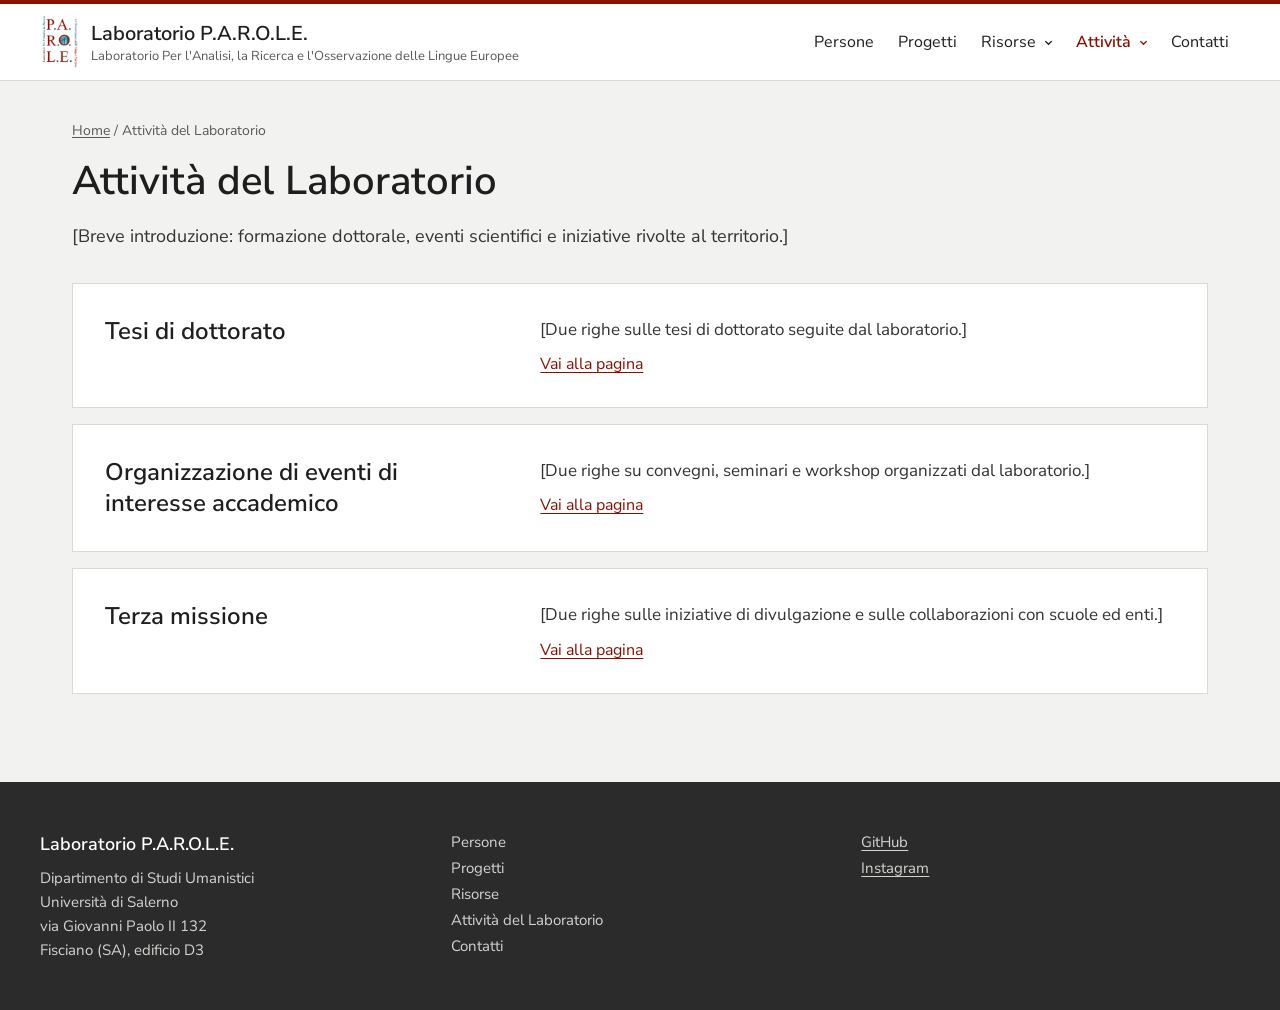
==== attivita.html @ c1c64ce8 "Add files via upload" ====
<!doctype html>
<html lang="it">
<head>
<meta charset="utf-8">
<meta name="viewport" content="width=device-width, initial-scale=1">
<title>P.A.R.O.L.E. – Attività del Laboratorio</title>
<link rel="preconnect" href="https://fonts.googleapis.com">
<link href="https://fonts.googleapis.com/css2?family=Nunito+Sans:opsz,wght@6..12,400;6..12,600&amp;display=swap" rel="stylesheet">
<link rel="stylesheet" href="style.css">
</head>
<body>
<div class="page">
<header class="site-header">
  <div class="inner">
    <a class="brand" href="index.html">
      <img src="images/logo.png" alt="" width="39" height="56">
      <span><span class="brand-name">Laboratorio P.A.R.O.L.E.</span><span class="brand-full">Laboratorio Per l'Analisi, la Ricerca e l'Osservazione delle Lingue Europee</span></span>
    </a>
    <nav class="main-nav" aria-label="Principale">
      <a href="persone.html">Persone</a>
      <a href="progetti.html">Progetti</a>
      <div class="has-menu">
        <a href="risorse.html">Risorse</a>
        <button type="button" class="menu-toggle" aria-expanded="false" aria-label="Sottosezioni di Risorse"><svg aria-hidden="true" width="11" height="11" viewBox="0 0 12 12" fill="none" stroke="currentColor" stroke-width="1.5"><path d="M2.5 4.5 6 8l3.5-3.5"/></svg></button>
        <div class="submenu">
          <a href="corpora.html">Corpora e banche dati</a>
          <a href="didattica.html">Piattaforme per la didattica</a>
          <a href="strumenti.html">Strumenti di analisi e annotazione</a>
        </div>
      </div>
      <div class="has-menu active">
        <a href="attivita.html" aria-current="page">Attività</a>
        <button type="button" class="menu-toggle" aria-expanded="false" aria-label="Sottosezioni di Attività"><svg aria-hidden="true" width="11" height="11" viewBox="0 0 12 12" fill="none" stroke="currentColor" stroke-width="1.5"><path d="M2.5 4.5 6 8l3.5-3.5"/></svg></button>
        <div class="submenu">
          <a href="tesi.html">Tesi di dottorato</a>
          <a href="eventi.html">Organizzazione di eventi di interesse accademico</a>
          <a href="terza-missione.html">Terza missione</a>
        </div>
      </div>
      <a href="contatti.html">Contatti</a>
    </nav>
  </div>
</header>
<main>

  <section style="max-width: 1200px; width: 100%; box-sizing: border-box; margin: 0 auto; padding: 40px 32px 32px; display: flex; flex-direction: column; gap: 14px">
    <span style="font-size: 14px; color: #595959"><a href="index.html" style="color: #595959; text-decoration: underline; text-underline-offset: 2px">Home</a> / Attività del Laboratorio</span>
    <h1 style="margin: 0; font-size: 40px; font-weight: 600">Attività del Laboratorio</h1>
    <p style="margin: 0; font-size: 18px; line-height: 1.6; color: #333333; max-width: 720px">[Breve introduzione: formazione dottorale, eventi scientifici e iniziative rivolte al territorio.]</p>
  </section>

  <div style="max-width: 1200px; width: 100%; box-sizing: border-box; margin: 0 auto; padding: 0 32px 88px; display: flex; flex-direction: column; gap: 16px">
    <a href="tesi.html" style="background: #FFFFFF; border: 1px solid #D9D9D5; padding: 32px; display: flex; flex-wrap: wrap; gap: 12px 48px; align-items: flex-start">
      <span style="flex: 1 1 300px; font-size: 24px; font-weight: 600; line-height: 1.3">Tesi di dottorato</span>
      <span style="flex: 2 1 460px; display: flex; flex-direction: column; gap: 10px"><span style="font-size: 17px; line-height: 1.6; color: #333333">[Due righe sulle tesi di dottorato seguite dal laboratorio.]</span><span style="font-size: 16px; color: var(--accent); text-decoration: underline; text-underline-offset: 3px">Vai alla pagina</span></span>
    </a>
    <a href="eventi.html" style="background: #FFFFFF; border: 1px solid #D9D9D5; padding: 32px; display: flex; flex-wrap: wrap; gap: 12px 48px; align-items: flex-start">
      <span style="flex: 1 1 300px; font-size: 24px; font-weight: 600; line-height: 1.3">Organizzazione di eventi di interesse accademico</span>
      <span style="flex: 2 1 460px; display: flex; flex-direction: column; gap: 10px"><span style="font-size: 17px; line-height: 1.6; color: #333333">[Due righe su convegni, seminari e workshop organizzati dal laboratorio.]</span><span style="font-size: 16px; color: var(--accent); text-decoration: underline; text-underline-offset: 3px">Vai alla pagina</span></span>
    </a>
    <a href="terza-missione.html" style="background: #FFFFFF; border: 1px solid #D9D9D5; padding: 32px; display: flex; flex-wrap: wrap; gap: 12px 48px; align-items: flex-start">
      <span style="flex: 1 1 300px; font-size: 24px; font-weight: 600; line-height: 1.3">Terza missione</span>
      <span style="flex: 2 1 460px; display: flex; flex-direction: column; gap: 10px"><span style="font-size: 17px; line-height: 1.6; color: #333333">[Due righe sulle iniziative di divulgazione e sulle collaborazioni con scuole ed enti.]</span><span style="font-size: 16px; color: var(--accent); text-decoration: underline; text-underline-offset: 3px">Vai alla pagina</span></span>
    </a>
  </div>
</main>
<div style="margin-top: auto">
<footer class="site-footer" style="font-family: 'Avenir Next', 'Avenir', 'Nunito Sans', system-ui, sans-serif; background: #2B2B2B; color: #D4D4D0">
  <div style="max-width: 1200px; margin: 0 auto; padding: 48px 32px; display: grid; grid-template-columns: repeat(auto-fit, minmax(min(100%, 240px), 1fr)); gap: 32px; font-size: 15px; line-height: 1.6">
    <div>
      <div style="font-size: 18px; font-weight: 600; color: #FFFFFF; margin-bottom: 8px">Laboratorio P.A.R.O.L.E.</div>
      Dipartimento di Studi Umanistici<br>Università di Salerno<br>via Giovanni Paolo II 132<br>Fisciano (SA), edificio D3
    </div>
    <nav aria-label="Sezioni del sito" style="display: flex; flex-direction: column; gap: 2px">
      <a href="persone.html" style="color: #D4D4D0; text-decoration: none">Persone</a>
      <a href="progetti.html" style="color: #D4D4D0; text-decoration: none">Progetti</a>
      <a href="risorse.html" style="color: #D4D4D0; text-decoration: none">Risorse</a>
      <a href="attivita.html" style="color: #D4D4D0; text-decoration: none">Attività del Laboratorio</a>
      <a href="contatti.html" style="color: #D4D4D0; text-decoration: none">Contatti</a>
    </nav>
    <div style="display: flex; flex-direction: column; gap: 2px">
      <a href="https://github.com/LaboratorioPAROLE/" style="color: #D4D4D0; text-decoration: underline; text-underline-offset: 3px">GitHub</a>
      <a href="https://www.instagram.com/linguistics_salerno/" style="color: #D4D4D0; text-decoration: underline; text-underline-offset: 3px">Instagram</a>
    </div>
  </div>
</footer>
</div>
</div>
<script>
document.querySelectorAll('.menu-toggle').forEach(function (b) {
  b.addEventListener('click', function () {
    var open = b.parentElement.classList.toggle('open');
    b.setAttribute('aria-expanded', open ? 'true' : 'false');
  });
});
</script>
</body>
</html>
---- style.css ----
/* Laboratorio P.A.R.O.L.E. — foglio di stile comune */

:root {
  --accent: #871100;   /* rosso del sito: cambialo qui per tutte le pagine */
  --text: #1E1E1E;
  --muted: #595959;
  --line: #D9D9D5;
  --bg: #F2F2F0;
}

body {
  margin: 0;
  background: var(--bg);
  color: var(--text);
  font-family: 'Avenir Next', 'Avenir', 'Nunito Sans', system-ui, sans-serif;
  font-size: 17px;
}

a { color: var(--text); text-decoration: none; }
a:hover { color: var(--accent); }

.page {
  min-height: 100vh;
  display: flex;
  flex-direction: column;
}

/* Testata */
.site-header {
  background: #FFFFFF;
  border-top: 4px solid var(--accent);
  border-bottom: 1px solid var(--line);
  position: relative;
  z-index: 20;
}
.site-header .inner {
  max-width: 1200px;
  margin: 0 auto;
  padding: 0 32px;
  min-height: 72px;
  display: flex;
  flex-wrap: wrap;
  align-items: center;
  justify-content: space-between;
  gap: 8px 24px;
}
.brand { display: flex; align-items: center; gap: 12px; padding: 10px 0; }
.brand img { height: 56px; width: auto; flex: 0 0 auto; }
.brand-name { display: block; font-weight: 600; font-size: 20px; color: var(--text); }
.brand-full { display: block; font-size: 13px; color: var(--muted); }

.main-nav { display: flex; flex-wrap: wrap; align-items: center; gap: 0 2px; font-size: 16px; }
.main-nav > a { padding: 12px 11px; }
.main-nav a.active,
.has-menu.active > a { color: var(--accent); font-weight: 600; }

.has-menu { position: relative; display: flex; align-items: center; }
.has-menu > a { padding: 12px 2px 12px 11px; }
.menu-toggle {
  background: none;
  border: 0;
  padding: 12px 9px 12px 5px;
  cursor: pointer;
  color: inherit;
  display: flex;
  align-items: center;
}
.has-menu.active .menu-toggle { color: var(--accent); }
.menu-toggle:hover { color: var(--accent); }

.submenu {
  display: none;
  position: absolute;
  top: 100%;
  left: 0;
  z-index: 30;
  min-width: 300px;
  background: #FFFFFF;
  border: 1px solid var(--line);
  flex-direction: column;
  padding: 6px 0;
}
.has-menu:hover .submenu,
.has-menu:focus-within .submenu,
.has-menu.open .submenu { display: flex; }
.submenu a { padding: 11px 18px; }
.submenu a.active { color: var(--accent); }

/* Telefono */
@media (max-width: 640px) {
  .site-header .inner { padding: 0 16px; }
  .brand-full { font-size: 12px; }
  .submenu { min-width: 260px; }
}
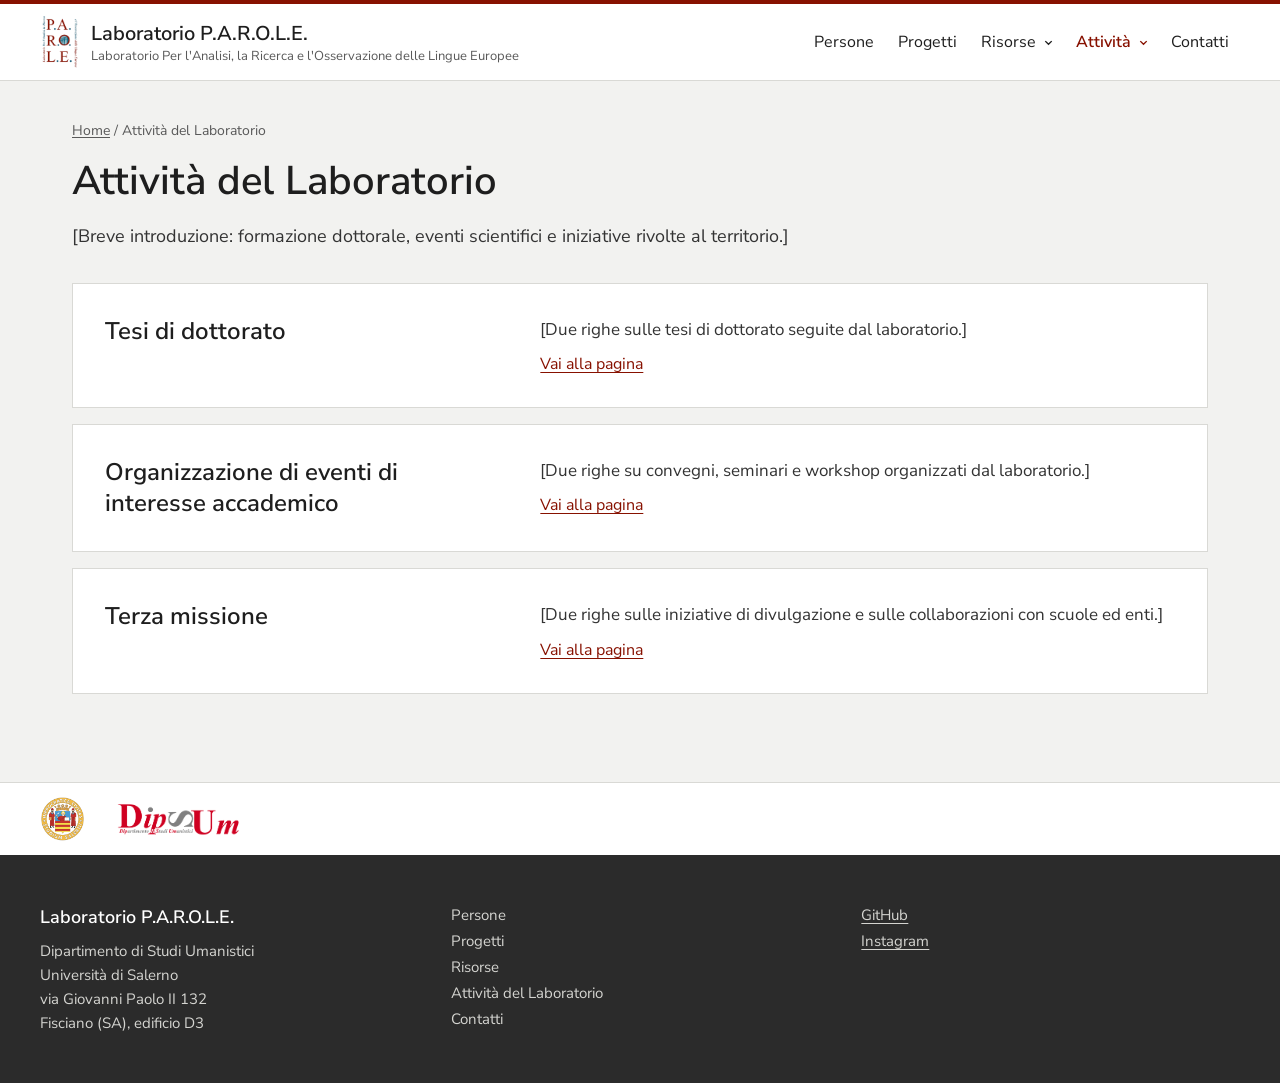
==== commit 0af2f288: "Add files via upload" ====
--- a/attivita.html
+++ b/attivita.html
@@ -16,7 +16,8 @@
       <img src="images/logo.png" alt="" width="39" height="56">
       <span><span class="brand-name">Laboratorio P.A.R.O.L.E.</span><span class="brand-full">Laboratorio Per l'Analisi, la Ricerca e l'Osservazione delle Lingue Europee</span></span>
     </a>
-    <nav class="main-nav" aria-label="Principale">
+    <button type="button" class="nav-toggle" aria-expanded="false" aria-controls="main-nav">Menu</button>
+    <nav class="main-nav" id="main-nav" aria-label="Principale">
       <a href="persone.html">Persone</a>
       <a href="progetti.html">Progetti</a>
       <div class="has-menu">
@@ -66,6 +67,12 @@
 </main>
 <div style="margin-top: auto">
 <footer class="site-footer" style="font-family: 'Avenir Next', 'Avenir', 'Nunito Sans', system-ui, sans-serif; background: #2B2B2B; color: #D4D4D0">
+  <div class="footer-logos" style="background: #FFFFFF; border-top: 1px solid #D9D9D5">
+    <div style="max-width: 1200px; margin: 0 auto; padding: 14px 32px; display: flex; flex-wrap: wrap; align-items: center; gap: 12px 32px">
+      <a href="https://www.unisa.it/" style="display: block"><img src="images/logo_unisa.png" alt="Università degli Studi di Salerno" style="height: 44px; width: auto; display: block"></a>
+      <a href="https://www.dipsum.unisa.it/" style="display: block"><img src="images/logo_dipsum.png" alt="Dipartimento di Studi Umanistici" style="height: 34px; width: auto; display: block"></a>
+    </div>
+  </div>
   <div style="max-width: 1200px; margin: 0 auto; padding: 48px 32px; display: grid; grid-template-columns: repeat(auto-fit, minmax(min(100%, 240px), 1fr)); gap: 32px; font-size: 15px; line-height: 1.6">
     <div>
       <div style="font-size: 18px; font-weight: 600; color: #FFFFFF; margin-bottom: 8px">Laboratorio P.A.R.O.L.E.</div>
@@ -87,6 +94,56 @@
 </div>
 </div>
 <script>
+var nt = document.querySelector('.nav-toggle');
+nt.addEventListener('click', function () {
+  var open = document.querySelector('.site-header').classList.toggle('nav-open');
+  nt.setAttribute('aria-expanded', open ? 'true' : 'false');
+});
+var wrap = document.querySelector('.search-wrap');
+if (wrap) {
+  var norm = function (t) { return t.normalize('NFD').replace(/[\u0300-\u036f]/g, '').toLowerCase(); };
+  var cards = Array.prototype.slice.call(document.querySelectorAll('main article'));
+  var q = wrap.querySelector('.res-search');
+  var selects = Array.prototype.slice.call(wrap.querySelectorAll('select[data-filter]'));
+  var count = wrap.querySelector('.search-count');
+  var empty = wrap.querySelector('.search-empty');
+  var tags = function (card, f) {
+    return (card.getAttribute('data-' + f) || '').split(';').map(function (v) { return v.trim(); }).filter(Boolean);
+  };
+  // riempie ogni tendina con i valori presenti nelle schede
+  selects.forEach(function (s) {
+    var seen = {};
+    cards.forEach(function (c) { tags(c, s.dataset.filter).forEach(function (v) { seen[v] = true; }); });
+    var values = Object.keys(seen).sort(function (a, b) { return a.localeCompare(b, 'it'); });
+    if (!values.length) { s.parentElement.hidden = true; return; }
+    values.forEach(function (v) {
+      var o = document.createElement('option');
+      o.value = v; o.textContent = v;
+      s.appendChild(o);
+    });
+  });
+  var apply = function () {
+    var words = norm(q.value).split(/\s+/).filter(Boolean);
+    var shown = 0;
+    cards.forEach(function (c) {
+      var text = norm(c.textContent + ' ' + (c.dataset.keywords || ''));
+      var ok = words.every(function (w) { return text.indexOf(w) !== -1; }) &&
+        selects.every(function (s) { return !s.value || tags(c, s.dataset.filter).indexOf(s.value) !== -1; });
+      c.hidden = !ok;
+      if (ok) shown++;
+    });
+    var filtered = words.length || selects.some(function (s) { return s.value; });
+    count.textContent = filtered && shown ? shown + (shown === 1 ? ' risultato' : ' risultati') + ' su ' + cards.length : '';
+    empty.hidden = shown > 0;
+  };
+  q.addEventListener('input', apply);
+  selects.forEach(function (s) { s.addEventListener('change', apply); });
+  wrap.querySelector('.filters-reset').addEventListener('click', function () {
+    q.value = '';
+    selects.forEach(function (s) { s.value = ''; });
+    apply();
+  });
+}
 document.querySelectorAll('.menu-toggle').forEach(function (b) {
   b.addEventListener('click', function () {
     var open = b.parentElement.classList.toggle('open');
--- a/style.css
+++ b/style.css
@@ -86,9 +86,152 @@
 .submenu a { padding: 11px 18px; }
 .submenu a.active { color: var(--accent); }
 
+/* Immagine quadrata nelle schede delle risorse (facoltativa) */
+.res-logo {
+  width: 88px;
+  height: 88px;
+  flex: 0 0 88px;
+  object-fit: contain;
+  background: #FFFFFF;
+}
+.res-logo.placeholder {
+  background: #E1E1DC;
+  display: flex;
+  align-items: center;
+  justify-content: center;
+  font-size: 13px;
+  color: var(--muted);
+}
+
+/* Pulsante "Menu": visibile solo su schermi stretti */
+.nav-toggle { display: none; }
+
+/* Tablet e telefono: menu a scomparsa */
+@media (max-width: 900px) {
+  .site-header .inner { padding: 0 20px; column-gap: 16px; }
+  .brand { flex: 1 1 0; min-width: 0; }
+  .nav-toggle {
+    display: block;
+    flex: 0 0 auto;
+    font: inherit;
+    font-size: 15px;
+    font-weight: 600;
+    color: var(--text);
+    background: none;
+    border: 1px solid var(--line);
+    padding: 10px 14px;
+    cursor: pointer;
+  }
+  .site-header.nav-open .nav-toggle { border-color: var(--accent); color: var(--accent); }
+  .site-header .inner { flex-wrap: wrap; }
+  .main-nav {
+    display: none;
+    flex-basis: 100%;
+    flex-direction: column;
+    align-items: stretch;
+    border-top: 1px solid var(--line);
+    padding: 6px 0 12px;
+  }
+  .site-header.nav-open .main-nav { display: flex; }
+  .main-nav > a, .has-menu > a { padding: 12px 0; }
+  .has-menu { flex-direction: column; align-items: stretch; }
+  .menu-toggle { display: none; }
+  .submenu {
+    display: flex;
+    position: static;
+    min-width: 0;
+    border: 0;
+    border-left: 2px solid var(--line);
+    margin: 0 0 6px 2px;
+    padding: 0;
+  }
+  .submenu a { padding: 9px 14px; font-size: 15px; }
+}
+
 /* Telefono */
 @media (max-width: 640px) {
-  .site-header .inner { padding: 0 16px; }
+  .brand img { height: 48px; }
+  .brand-name { font-size: 18px; }
   .brand-full { font-size: 12px; }
-  .submenu { min-width: 260px; }
-}
+
+  /* margini laterali più stretti */
+  main > section, main > div, main > nav,
+  main > section[style*="background: #FFFFFF"] > div { padding-left: 20px !important; padding-right: 20px !important; }
+  main h1 { font-size: 32px !important; }
+  main article { padding: 22px 20px !important; }
+
+  /* home: logo centrato e più piccolo */
+  .hero-logo { margin: 0 auto !important; width: 160px !important; }
+
+  /* schede risorse: il logo va sopra il testo */
+  article:has(> .res-logo) { flex-direction: column; gap: 16px !important; }
+  .res-logo { width: 64px; height: 64px; flex-basis: auto; }
+}
+
+/* Home su telefono: logo tra il titolo e la presentazione */
+.hero-logo-mobile { display: none; }
+@media (max-width: 640px) {
+  .hero-logo { display: none !important; }
+  .hero-logo-mobile { display: block; width: 150px; height: auto; margin: 4px auto; }
+}
+
+/* Ricerca e filtri nelle pagine delle risorse */
+.search-wrap {
+  max-width: 1200px;
+  width: 100%;
+  box-sizing: border-box;
+  margin: 0 auto;
+  padding: 0 32px 28px;
+}
+.filters {
+  display: flex;
+  flex-wrap: wrap;
+  align-items: flex-end;
+  gap: 14px 16px;
+}
+.filter { display: flex; flex-direction: column; gap: 6px; flex: 0 1 220px; min-width: 0; }
+.filter-text { flex: 1 1 300px; max-width: 420px; }
+.filter label { font-size: 14px; font-weight: 600; }
+.filter[hidden] { display: none; }
+.res-search,
+.filter select {
+  font: inherit;
+  font-size: 16px;
+  color: var(--text);
+  background-color: #FFFFFF;
+  border: 1px solid #A8A8A3;
+  border-radius: 0;
+  padding: 11px 12px;
+  width: 100%;
+  box-sizing: border-box;
+}
+.filter select {
+  appearance: none;
+  -webkit-appearance: none;
+  padding-right: 36px;
+  background-image: url("data:image/svg+xml,%3Csvg xmlns='http://www.w3.org/2000/svg' width='12' height='12' viewBox='0 0 12 12' fill='none' stroke='%231E1E1E' stroke-width='1.5'%3E%3Cpath d='M2.5 4.5 6 8l3.5-3.5'/%3E%3C/svg%3E");
+  background-repeat: no-repeat;
+  background-position: right 12px center;
+  cursor: pointer;
+}
+.res-search:focus,
+.filter select:focus { outline: 2px solid var(--accent); outline-offset: 1px; border-color: var(--accent); }
+.filters-reset {
+  font: inherit;
+  font-size: 16px;
+  color: var(--accent);
+  background: none;
+  border: 0;
+  padding: 11px 4px;
+  text-decoration: underline;
+  text-underline-offset: 3px;
+  cursor: pointer;
+}
+.search-count { margin: 12px 0 0; font-size: 15px; color: var(--muted); }
+.search-count:empty { display: none; }
+.search-empty { margin: 12px 0 0; color: var(--muted); }
+main article[hidden] { display: none !important; }
+
+@media (max-width: 640px) {
+  .filter, .filter-text { flex: 1 1 100%; max-width: none; }
+}
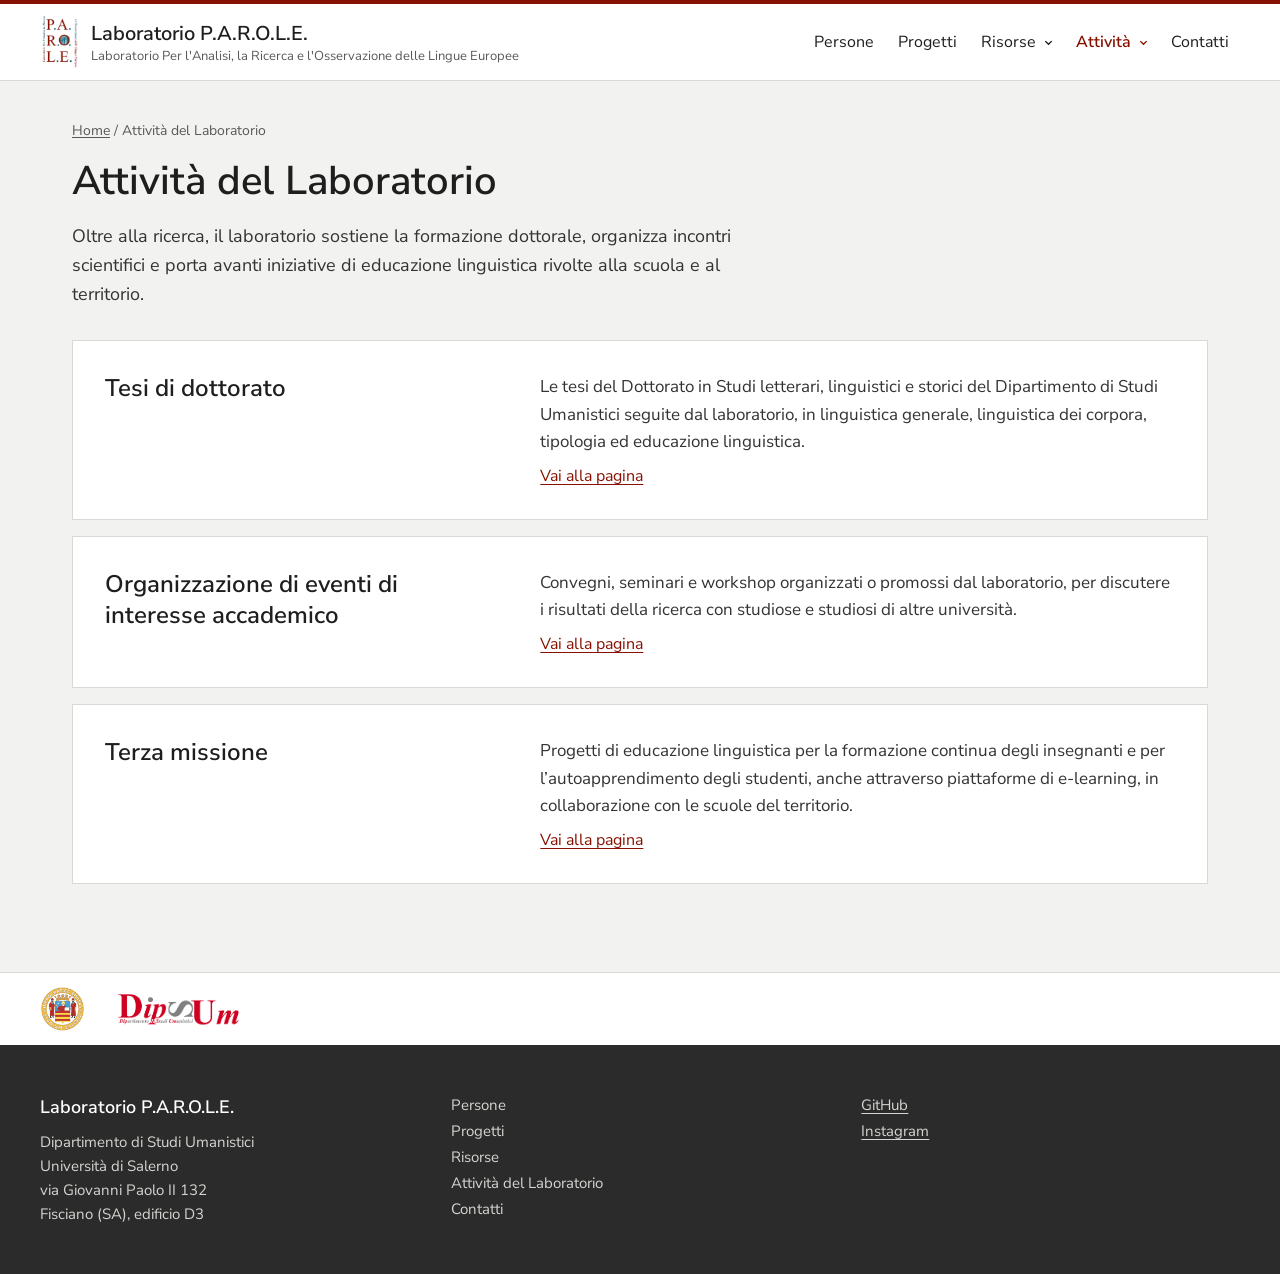
==== commit c3685cfb: "Update attivita.html" ====
--- a/attivita.html
+++ b/attivita.html
@@ -47,21 +47,21 @@
   <section style="max-width: 1200px; width: 100%; box-sizing: border-box; margin: 0 auto; padding: 40px 32px 32px; display: flex; flex-direction: column; gap: 14px">
     <span style="font-size: 14px; color: #595959"><a href="index.html" style="color: #595959; text-decoration: underline; text-underline-offset: 2px">Home</a> / Attività del Laboratorio</span>
     <h1 style="margin: 0; font-size: 40px; font-weight: 600">Attività del Laboratorio</h1>
-    <p style="margin: 0; font-size: 18px; line-height: 1.6; color: #333333; max-width: 720px">[Breve introduzione: formazione dottorale, eventi scientifici e iniziative rivolte al territorio.]</p>
+    <p style="margin: 0; font-size: 18px; line-height: 1.6; color: #333333; max-width: 720px">Oltre alla ricerca, il laboratorio sostiene la formazione dottorale, organizza incontri scientifici e porta avanti iniziative di educazione linguistica rivolte alla scuola e al territorio.</p>
   </section>
 
   <div style="max-width: 1200px; width: 100%; box-sizing: border-box; margin: 0 auto; padding: 0 32px 88px; display: flex; flex-direction: column; gap: 16px">
     <a href="tesi.html" style="background: #FFFFFF; border: 1px solid #D9D9D5; padding: 32px; display: flex; flex-wrap: wrap; gap: 12px 48px; align-items: flex-start">
       <span style="flex: 1 1 300px; font-size: 24px; font-weight: 600; line-height: 1.3">Tesi di dottorato</span>
-      <span style="flex: 2 1 460px; display: flex; flex-direction: column; gap: 10px"><span style="font-size: 17px; line-height: 1.6; color: #333333">[Due righe sulle tesi di dottorato seguite dal laboratorio.]</span><span style="font-size: 16px; color: var(--accent); text-decoration: underline; text-underline-offset: 3px">Vai alla pagina</span></span>
+      <span style="flex: 2 1 460px; display: flex; flex-direction: column; gap: 10px"><span style="font-size: 17px; line-height: 1.6; color: #333333">Le tesi del Dottorato in Studi letterari, linguistici e storici del Dipartimento di Studi Umanistici seguite dal laboratorio, in linguistica generale, linguistica dei corpora, tipologia ed educazione linguistica.</span><span style="font-size: 16px; color: var(--accent); text-decoration: underline; text-underline-offset: 3px">Vai alla pagina</span></span>
     </a>
     <a href="eventi.html" style="background: #FFFFFF; border: 1px solid #D9D9D5; padding: 32px; display: flex; flex-wrap: wrap; gap: 12px 48px; align-items: flex-start">
       <span style="flex: 1 1 300px; font-size: 24px; font-weight: 600; line-height: 1.3">Organizzazione di eventi di interesse accademico</span>
-      <span style="flex: 2 1 460px; display: flex; flex-direction: column; gap: 10px"><span style="font-size: 17px; line-height: 1.6; color: #333333">[Due righe su convegni, seminari e workshop organizzati dal laboratorio.]</span><span style="font-size: 16px; color: var(--accent); text-decoration: underline; text-underline-offset: 3px">Vai alla pagina</span></span>
+      <span style="flex: 2 1 460px; display: flex; flex-direction: column; gap: 10px"><span style="font-size: 17px; line-height: 1.6; color: #333333">Convegni, seminari e workshop organizzati o promossi dal laboratorio, per discutere i risultati della ricerca con studiose e studiosi di altre università.</span><span style="font-size: 16px; color: var(--accent); text-decoration: underline; text-underline-offset: 3px">Vai alla pagina</span></span>
     </a>
     <a href="terza-missione.html" style="background: #FFFFFF; border: 1px solid #D9D9D5; padding: 32px; display: flex; flex-wrap: wrap; gap: 12px 48px; align-items: flex-start">
       <span style="flex: 1 1 300px; font-size: 24px; font-weight: 600; line-height: 1.3">Terza missione</span>
-      <span style="flex: 2 1 460px; display: flex; flex-direction: column; gap: 10px"><span style="font-size: 17px; line-height: 1.6; color: #333333">[Due righe sulle iniziative di divulgazione e sulle collaborazioni con scuole ed enti.]</span><span style="font-size: 16px; color: var(--accent); text-decoration: underline; text-underline-offset: 3px">Vai alla pagina</span></span>
+      <span style="flex: 2 1 460px; display: flex; flex-direction: column; gap: 10px"><span style="font-size: 17px; line-height: 1.6; color: #333333">Progetti di educazione linguistica per la formazione continua degli insegnanti e per l’autoapprendimento degli studenti, anche attraverso piattaforme di e-learning, in collaborazione con le scuole del territorio.</span><span style="font-size: 16px; color: var(--accent); text-decoration: underline; text-underline-offset: 3px">Vai alla pagina</span></span>
     </a>
   </div>
 </main>
